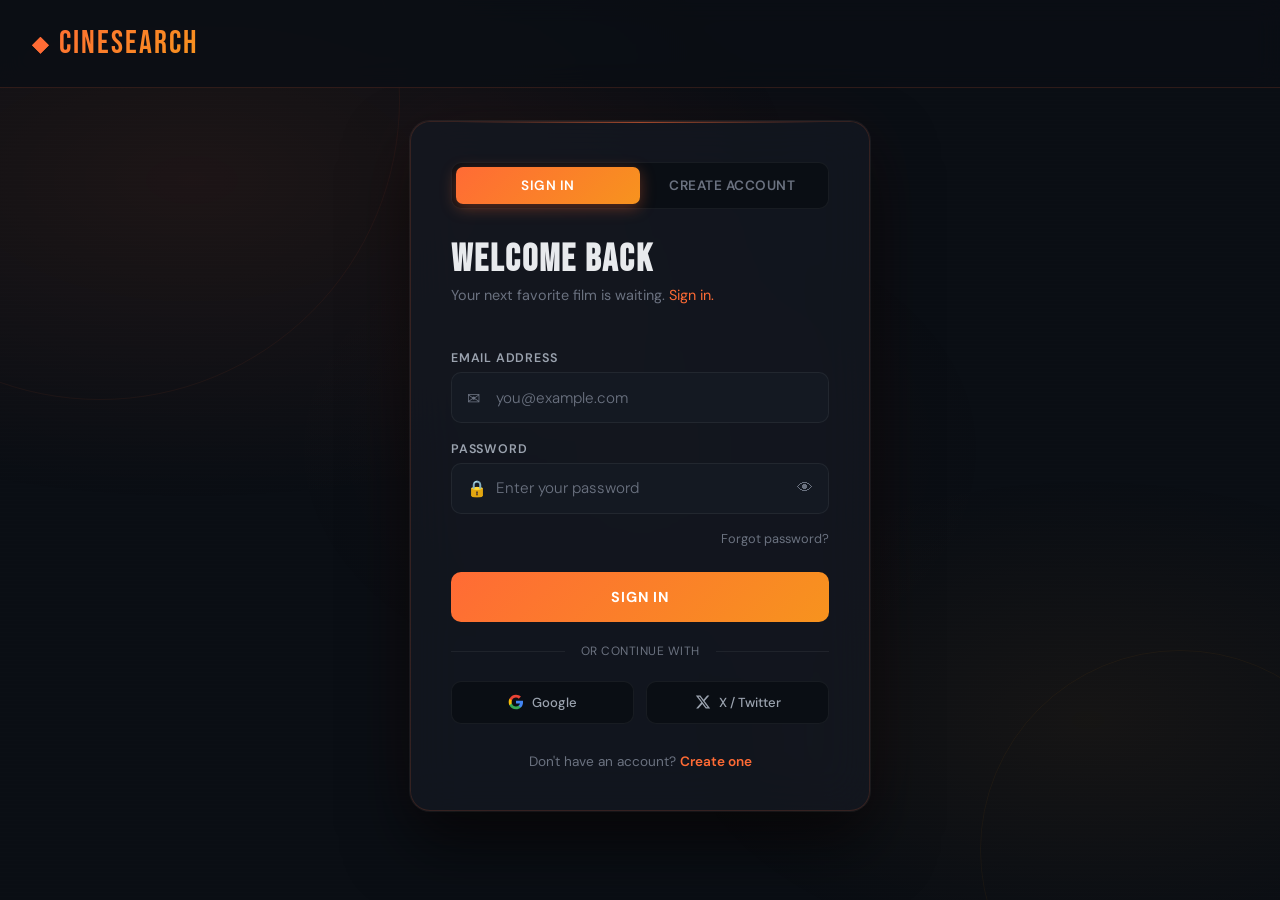
==== SoftEng/templates/auth.html @ 942025d2 "commit" ====
<!DOCTYPE html>
<html lang="en">
<head>
    <meta charset="UTF-8">
    <meta name="viewport" content="width=device-width, initial-scale=1.0">
    <title>CineSearch — Sign In</title>
    <link rel="preconnect" href="https://fonts.googleapis.com">
    <link rel="preconnect" href="https://fonts.gstatic.com" crossorigin>
    <link href="https://fonts.googleapis.com/css2?family=Bebas+Neue&family=DM+Sans:wght@300;400;500;600;700&display=swap" rel="stylesheet">
    <style>
        :root {
            --bg-primary: #0a0e14;
            --bg-secondary: #141922;
            --bg-card: #1a1f2e;
            --accent-primary: #ff6b35;
            --accent-secondary: #f7931e;
            --text-primary: #e8eaed;
            --text-secondary: #9ba3af;
            --text-muted: #6b7280;
            --border-color: rgba(255, 107, 53, 0.15);
            --border-subtle: rgba(255, 255, 255, 0.06);
        }

        * { margin: 0; padding: 0; box-sizing: border-box; }

        body {
            font-family: 'DM Sans', sans-serif;
            background: var(--bg-primary);
            color: var(--text-primary);
            min-height: 100vh;
            overflow-y: auto;
            overflow-x: hidden;
            position: relative;
        }

        /* ── Page layout wrapper ── */
        .page-wrapper {
            display: flex;
            flex-direction: column;
            align-items: center;
            justify-content: center;
            min-height: 100vh;
            padding: 6rem 1rem 4rem;
        }

        /* ── Cinematic background ── */
        body::before {
            content: '';
            position: fixed;
            inset: 0;
            background:
                radial-gradient(ellipse 80% 60% at 15% 20%, rgba(255, 107, 53, 0.08) 0%, transparent 60%),
                radial-gradient(ellipse 60% 50% at 85% 80%, rgba(247, 147, 30, 0.05) 0%, transparent 55%),
                radial-gradient(ellipse 40% 40% at 50% 50%, rgba(255, 107, 53, 0.03) 0%, transparent 70%);
            pointer-events: none;
            z-index: 0;
        }

        /* Animated film-strip lines */
        body::after {
            content: '';
            position: fixed;
            inset: 0;
            background-image: repeating-linear-gradient(
                0deg,
                transparent,
                transparent 3px,
                rgba(255, 255, 255, 0.008) 3px,
                rgba(255, 255, 255, 0.008) 4px
            );
            pointer-events: none;
            z-index: 0;
        }

        /* Floating film reels decoration */
        .bg-reel {
            position: fixed;
            border-radius: 50%;
            border: 1px solid rgba(255, 107, 53, 0.06);
            pointer-events: none;
            z-index: 0;
        }
        .bg-reel-1 {
            width: 600px; height: 600px;
            top: -200px; left: -200px;
            animation: slowSpin 60s linear infinite;
        }
        .bg-reel-2 {
            width: 400px; height: 400px;
            bottom: -150px; right: -100px;
            animation: slowSpin 45s linear infinite reverse;
            border-color: rgba(247, 147, 30, 0.05);
        }
        .bg-reel::before, .bg-reel::after {
            content: '';
            position: absolute;
            inset: 40px;
            border-radius: 50%;
            border: 1px solid inherit;
            border-color: rgba(255, 107, 53, 0.04);
        }
        .bg-reel::after { inset: 80px; }

        @keyframes slowSpin {
            to { transform: rotate(360deg); }
        }

        /* ── Header ── */
        header {
            position: fixed;
            top: 0; left: 0; right: 0;
            z-index: 10;
            padding: 1.5rem 2rem;
            background: rgba(10, 14, 20, 0.8);
            backdrop-filter: blur(12px);
            border-bottom: 1px solid var(--border-color);
            display: flex;
            align-items: center;
        }

        .logo {
            font-family: 'Bebas Neue', sans-serif;
            font-size: 2rem;
            letter-spacing: 2px;
            background: linear-gradient(135deg, var(--accent-primary), var(--accent-secondary));
            -webkit-background-clip: text;
            -webkit-text-fill-color: transparent;
            background-clip: text;
            text-decoration: none;
            display: flex;
            align-items: center;
            gap: 0.5rem;
        }
        .logo::before {
            content: '◆';
            font-size: 1.4rem;
            -webkit-text-fill-color: var(--accent-primary);
        }

        /* ── Main auth wrapper ── */
        .auth-wrapper {
            position: relative;
            z-index: 1;
            width: 100%;
            max-width: 460px;
            animation: fadeInUp 0.7s cubic-bezier(0.16, 1, 0.3, 1) both;
        }

        @keyframes fadeInUp {
            from { opacity: 0; transform: translateY(40px); }
            to   { opacity: 1; transform: translateY(0); }
        }

        /* ── Auth card ── */
        .auth-card {
            background: rgba(20, 25, 34, 0.75);
            backdrop-filter: blur(24px);
            -webkit-backdrop-filter: blur(24px);
            border: 1px solid var(--border-color);
            border-radius: 20px;
            padding: 2.5rem;
            box-shadow:
                0 0 0 1px var(--border-subtle),
                0 32px 64px rgba(0, 0, 0, 0.6),
                0 0 80px rgba(255, 107, 53, 0.05);
            position: relative;
            overflow: hidden;
        }

        /* Accent glow top edge */
        .auth-card::before {
            content: '';
            position: absolute;
            top: 0; left: 10%; right: 10%;
            height: 1px;
            background: linear-gradient(90deg, transparent, var(--accent-primary), transparent);
            opacity: 0.6;
        }

        /* ── Tab switcher ── */
        .tab-switcher {
            display: flex;
            background: var(--bg-primary);
            border-radius: 10px;
            padding: 4px;
            margin-bottom: 2rem;
            border: 1px solid var(--border-subtle);
        }

        .tab-btn {
            flex: 1;
            padding: 0.65rem;
            background: transparent;
            border: none;
            border-radius: 7px;
            color: var(--text-muted);
            font-family: 'DM Sans', sans-serif;
            font-size: 0.85rem;
            font-weight: 600;
            letter-spacing: 0.5px;
            text-transform: uppercase;
            cursor: pointer;
            transition: all 0.3s ease;
        }

        .tab-btn.active {
            background: linear-gradient(135deg, var(--accent-primary), var(--accent-secondary));
            color: white;
            box-shadow: 0 4px 15px rgba(255, 107, 53, 0.35);
        }

        /* ── Form heading ── */
        .form-heading {
            margin-bottom: 1.75rem;
        }

        .form-heading h1 {
            font-family: 'Bebas Neue', sans-serif;
            font-size: 2.4rem;
            letter-spacing: 2px;
            line-height: 1;
            margin-bottom: 0.4rem;
            background: linear-gradient(135deg, var(--text-primary) 60%, var(--text-secondary));
            -webkit-background-clip: text;
            -webkit-text-fill-color: transparent;
            background-clip: text;
        }

        .form-heading p {
            color: var(--text-muted);
            font-size: 0.9rem;
            font-weight: 400;
        }

        .form-heading span {
            color: var(--accent-primary);
        }

        /* ── Forms ── */
        .auth-form {
            display: none;
            flex-direction: column;
            gap: 1.1rem;
        }
        .auth-form.active {
            display: flex;
            animation: formReveal 0.4s ease both;
        }

        @keyframes formReveal {
            from { opacity: 0; transform: translateX(12px); }
            to   { opacity: 1; transform: translateX(0); }
        }

        /* ── Field group ── */
        .field-group {
            display: flex;
            flex-direction: column;
            gap: 0.4rem;
        }

        label {
            font-size: 0.78rem;
            font-weight: 600;
            letter-spacing: 0.8px;
            text-transform: uppercase;
            color: var(--text-secondary);
        }

        .input-wrap {
            position: relative;
        }

        .input-icon {
            position: absolute;
            left: 1rem;
            top: 50%;
            transform: translateY(-50%);
            color: var(--text-muted);
            font-size: 1rem;
            pointer-events: none;
            transition: color 0.3s;
        }

        input, select {
            width: 100%;
            padding: 0.9rem 1rem 0.9rem 2.75rem;
            background: var(--bg-secondary);
            border: 1px solid var(--border-subtle);
            border-radius: 10px;
            color: var(--text-primary);
            font-family: 'DM Sans', sans-serif;
            font-size: 0.95rem;
            font-weight: 400;
            transition: all 0.3s ease;
            appearance: none;
            -webkit-appearance: none;
        }

        select {
            background-image: url("data:image/svg+xml,%3Csvg xmlns='http://www.w3.org/2000/svg' width='12' height='8' fill='none' viewBox='0 0 12 8'%3E%3Cpath d='M1 1l5 5 5-5' stroke='%239ba3af' stroke-width='1.5' stroke-linecap='round' stroke-linejoin='round'/%3E%3C/svg%3E");
            background-repeat: no-repeat;
            background-position: right 1rem center;
            padding-right: 2.5rem;
            cursor: pointer;
        }

        select option {
            background: var(--bg-card);
            color: var(--text-primary);
        }

        input::placeholder {
            color: var(--text-muted);
            font-weight: 300;
        }

        input:focus, select:focus {
            outline: none;
            border-color: var(--accent-primary);
            box-shadow: 0 0 0 3px rgba(255, 107, 53, 0.12);
            background: #161c27;
        }

        input:focus + .input-icon,
        .input-wrap:focus-within .input-icon {
            color: var(--accent-primary);
        }

        /* Password toggle */
        .toggle-pw {
            position: absolute;
            right: 1rem;
            top: 50%;
            transform: translateY(-50%);
            background: none;
            border: none;
            color: var(--text-muted);
            cursor: pointer;
            font-size: 1rem;
            padding: 0;
            transition: color 0.2s;
        }
        .toggle-pw:hover { color: var(--accent-primary); }

        /* ── Forgot password ── */
        .forgot-link {
            text-align: right;
            margin-top: -0.3rem;
        }
        .forgot-link a {
            color: var(--text-muted);
            font-size: 0.8rem;
            text-decoration: none;
            transition: color 0.2s;
        }
        .forgot-link a:hover { color: var(--accent-primary); }

        /* ── Submit button ── */
        .submit-btn {
            margin-top: 0.4rem;
            width: 100%;
            padding: 1rem;
            background: linear-gradient(135deg, var(--accent-primary), var(--accent-secondary));
            border: none;
            border-radius: 10px;
            color: white;
            font-family: 'DM Sans', sans-serif;
            font-size: 0.9rem;
            font-weight: 700;
            letter-spacing: 1px;
            text-transform: uppercase;
            cursor: pointer;
            transition: all 0.3s ease;
            position: relative;
            overflow: hidden;
        }

        .submit-btn::before {
            content: '';
            position: absolute;
            top: 0; left: -100%;
            width: 100%; height: 100%;
            background: linear-gradient(90deg, transparent, rgba(255,255,255,0.15), transparent);
            transition: left 0.5s ease;
        }

        .submit-btn:hover {
            transform: scale(1.02) translateY(-1px);
            box-shadow: 0 12px 30px rgba(255, 107, 53, 0.45);
        }

        .submit-btn:hover::before { left: 100%; }
        .submit-btn:active { transform: scale(0.98); }

        /* ── Divider ── */
        .divider {
            display: flex;
            align-items: center;
            gap: 1rem;
            margin: 0.25rem 0;
        }
        .divider::before, .divider::after {
            content: '';
            flex: 1;
            height: 1px;
            background: var(--border-subtle);
        }
        .divider span {
            color: var(--text-muted);
            font-size: 0.75rem;
            letter-spacing: 0.5px;
            text-transform: uppercase;
        }

        /* ── Social buttons ── */
        .social-row {
            display: flex;
            gap: 0.75rem;
        }

        .social-btn {
            flex: 1;
            padding: 0.75rem;
            background: var(--bg-primary);
            border: 1px solid var(--border-subtle);
            border-radius: 10px;
            color: var(--text-secondary);
            font-family: 'DM Sans', sans-serif;
            font-size: 0.82rem;
            font-weight: 500;
            cursor: pointer;
            transition: all 0.25s ease;
            display: flex;
            align-items: center;
            justify-content: center;
            gap: 0.5rem;
        }

        .social-btn:hover {
            border-color: var(--accent-primary);
            color: var(--text-primary);
            background: rgba(255, 107, 53, 0.06);
            transform: translateY(-1px);
        }

        /* ── Switch prompt ── */
        .switch-prompt {
            text-align: center;
            margin-top: 0.75rem;
            color: var(--text-muted);
            font-size: 0.85rem;
        }
        .switch-prompt a {
            color: var(--accent-primary);
            font-weight: 600;
            text-decoration: none;
            cursor: pointer;
            transition: opacity 0.2s;
        }
        .switch-prompt a:hover { opacity: 0.8; }

        /* ── Terms note ── */
        .terms-note {
            font-size: 0.75rem;
            color: var(--text-muted);
            text-align: center;
            line-height: 1.5;
            margin-top: 0.25rem;
        }
        .terms-note a {
            color: var(--accent-primary);
            text-decoration: none;
        }

        /* ── Password strength ── */
        .pw-strength {
            display: flex;
            gap: 4px;
            margin-top: 6px;
        }
        .pw-bar {
            height: 3px;
            flex: 1;
            border-radius: 99px;
            background: var(--border-subtle);
            transition: background 0.3s ease;
        }
        .pw-bar.weak   { background: #ef4444; }
        .pw-bar.medium { background: #f59e0b; }
        .pw-bar.strong { background: #10b981; }

        /* ── Responsive ── */
        @media (max-width: 480px) {
            .auth-card { padding: 1.75rem 1.5rem; }
            .form-heading h1 { font-size: 2rem; }
        }
    </style>
</head>
<body>

    <div class="bg-reel bg-reel-1"></div>
    <div class="bg-reel bg-reel-2"></div>

    <header>
        <a href="/" class="logo">CineSearch</a>
    </header>

    <div class="page-wrapper">
        <div class="auth-wrapper">
        <div class="auth-card">

            <!-- Tab switcher -->
            <div class="tab-switcher">
                <button class="tab-btn active" id="loginTab" onclick="switchTab('login')">Sign In</button>
                <button class="tab-btn" id="registerTab" onclick="switchTab('register')">Create Account</button>
            </div>

            <!-- ── LOGIN FORM ── -->
            <div id="loginForm" class="auth-form active">
                <div class="form-heading">
                    <h1>Welcome Back</h1>
                    <p>Your next favorite film is waiting. <span>Sign in.</span></p>
                </div>

                <div class="field-group">
                    <label for="loginEmail">Email Address</label>
                    <div class="input-wrap">
                        <input type="email" id="loginEmail" placeholder="you@example.com" autocomplete="email">
                        <span class="input-icon">✉</span>
                    </div>
                </div>

                <div class="field-group">
                    <label for="loginPassword">Password</label>
                    <div class="input-wrap">
                        <input type="password" id="loginPassword" placeholder="Enter your password" autocomplete="current-password">
                        <span class="input-icon">🔒</span>
                        <button class="toggle-pw" type="button" onclick="togglePw('loginPassword', this)" title="Show/hide password">👁</button>
                    </div>
                </div>

                <div class="forgot-link">
                    <a href="#">Forgot password?</a>
                </div>

                <button class="submit-btn" type="button">Sign In</button>

                <div class="divider"><span>or continue with</span></div>

                <div class="social-row">
                    <button class="social-btn">
                        <svg width="16" height="16" viewBox="0 0 24 24" fill="currentColor"><path d="M22.56 12.25c0-.78-.07-1.53-.2-2.25H12v4.26h5.92c-.26 1.37-1.04 2.53-2.21 3.31v2.77h3.57c2.08-1.92 3.28-4.74 3.28-8.09z" fill="#4285F4"/><path d="M12 23c2.97 0 5.46-.98 7.28-2.66l-3.57-2.77c-.98.66-2.23 1.06-3.71 1.06-2.86 0-5.29-1.93-6.16-4.53H2.18v2.84C3.99 20.53 7.7 23 12 23z" fill="#34A853"/><path d="M5.84 14.09c-.22-.66-.35-1.36-.35-2.09s.13-1.43.35-2.09V7.07H2.18C1.43 8.55 1 10.22 1 12s.43 3.45 1.18 4.93l2.85-2.22.81-.62z" fill="#FBBC05"/><path d="M12 5.38c1.62 0 3.06.56 4.21 1.64l3.15-3.15C17.45 2.09 14.97 1 12 1 7.7 1 3.99 3.47 2.18 7.07l3.66 2.84c.87-2.6 3.3-4.53 6.16-4.53z" fill="#EA4335"/></svg>
                        Google
                    </button>
                    <button class="social-btn">
                        <svg width="16" height="16" viewBox="0 0 24 24" fill="currentColor"><path d="M18.244 2.25h3.308l-7.227 8.26 8.502 11.24H16.17l-5.214-6.817L4.99 21.75H1.68l7.73-8.835L1.254 2.25H8.08l4.713 6.231zm-1.161 17.52h1.833L7.084 4.126H5.117z"/></svg>
                        X / Twitter
                    </button>
                </div>

                <p class="switch-prompt">Don't have an account? <a onclick="switchTab('register')">Create one</a></p>
            </div>

            <!-- ── REGISTER FORM ── -->
            <div id="registerForm" class="auth-form">
                <div class="form-heading">
                    <h1>Join CineSearch</h1>
                    <p>Discover films tailored to your <span>taste.</span></p>
                </div>

                <div class="field-group">
                    <label for="regName">Full Name</label>
                    <div class="input-wrap">
                        <input type="text" id="regName" placeholder="Your name" autocomplete="name">
                        <span class="input-icon">👤</span>
                    </div>
                </div>

                <div class="field-group">
                    <label for="regEmail">Email Address</label>
                    <div class="input-wrap">
                        <input type="email" id="regEmail" placeholder="you@example.com" autocomplete="email">
                        <span class="input-icon">✉</span>
                    </div>
                </div>

                <div class="field-group">
                    <label for="regPassword">Password</label>
                    <div class="input-wrap">
                        <input type="password" id="regPassword" placeholder="Create a strong password" autocomplete="new-password" oninput="checkStrength(this.value)">
                        <span class="input-icon">🔒</span>
                        <button class="toggle-pw" type="button" onclick="togglePw('regPassword', this)" title="Show/hide password">👁</button>
                    </div>
                    <div class="pw-strength">
                        <div class="pw-bar" id="bar1"></div>
                        <div class="pw-bar" id="bar2"></div>
                        <div class="pw-bar" id="bar3"></div>
                        <div class="pw-bar" id="bar4"></div>
                    </div>
                </div>

                <div class="field-group">
                    <label for="regGenre">Favorite Movie Genre</label>
                    <div class="input-wrap">
                        <select id="regGenre">
                            <option value="" disabled selected>Pick your genre...</option>
                            <option value="28">🔥 Action</option>
                            <option value="12">🗺 Adventure</option>
                            <option value="16">✨ Animation</option>
                            <option value="35">😄 Comedy</option>
                            <option value="80">🕵️ Crime</option>
                            <option value="99">🎥 Documentary</option>
                            <option value="18">🎭 Drama</option>
                            <option value="10751">👨‍👩‍👧 Family</option>
                            <option value="14">🧙 Fantasy</option>
                            <option value="27">👻 Horror</option>
                            <option value="9648">🔍 Mystery</option>
                            <option value="10749">❤️ Romance</option>
                            <option value="878">🚀 Sci-Fi</option>
                            <option value="53">😰 Thriller</option>
                            <option value="10752">⚔️ War</option>
                            <option value="37">🤠 Western</option>
                        </select>
                        <span class="input-icon" style="left:auto;right:2.5rem;pointer-events:none;"></span>
                    </div>
                </div>

                <button class="submit-btn" type="button">Create Account</button>

                <p class="terms-note">
                    By signing up you agree to our <a href="#">Terms of Service</a> and <a href="#">Privacy Policy</a>.
                </p>

                <p class="switch-prompt">Already have an account? <a onclick="switchTab('login')">Sign in</a></p>
            </div>

        </div>
    </div>
    </div><!-- end page-wrapper -->    <script>
        function switchTab(tab) {
            const loginTab  = document.getElementById('loginTab');
            const regTab    = document.getElementById('registerTab');
            const loginForm = document.getElementById('loginForm');
            const regForm   = document.getElementById('registerForm');

            if (tab === 'login') {
                loginTab.classList.add('active');
                regTab.classList.remove('active');
                loginForm.classList.add('active');
                regForm.classList.remove('active');
                document.title = 'CineSearch — Sign In';
            } else {
                regTab.classList.add('active');
                loginTab.classList.remove('active');
                regForm.classList.add('active');
                loginForm.classList.remove('active');
                document.title = 'CineSearch — Create Account';
            }
        }

        function togglePw(inputId, btn) {
            const input = document.getElementById(inputId);
            if (input.type === 'password') {
                input.type = 'text';
                btn.textContent = '🙈';
            } else {
                input.type = 'password';
                btn.textContent = '👁';
            }
        }

        function checkStrength(value) {
            const bars = [
                document.getElementById('bar1'),
                document.getElementById('bar2'),
                document.getElementById('bar3'),
                document.getElementById('bar4'),
            ];

            // Reset
            bars.forEach(b => { b.className = 'pw-bar'; });

            if (!value) return;

            let score = 0;
            if (value.length >= 8)                       score++;
            if (/[A-Z]/.test(value))                     score++;
            if (/[0-9]/.test(value))                     score++;
            if (/[^A-Za-z0-9]/.test(value))              score++;

            const cls = score <= 1 ? 'weak' : score <= 2 ? 'medium' : 'strong';
            for (let i = 0; i < score; i++) {
                bars[i].classList.add(cls);
            }
        }
    </script>

</body>
</html>
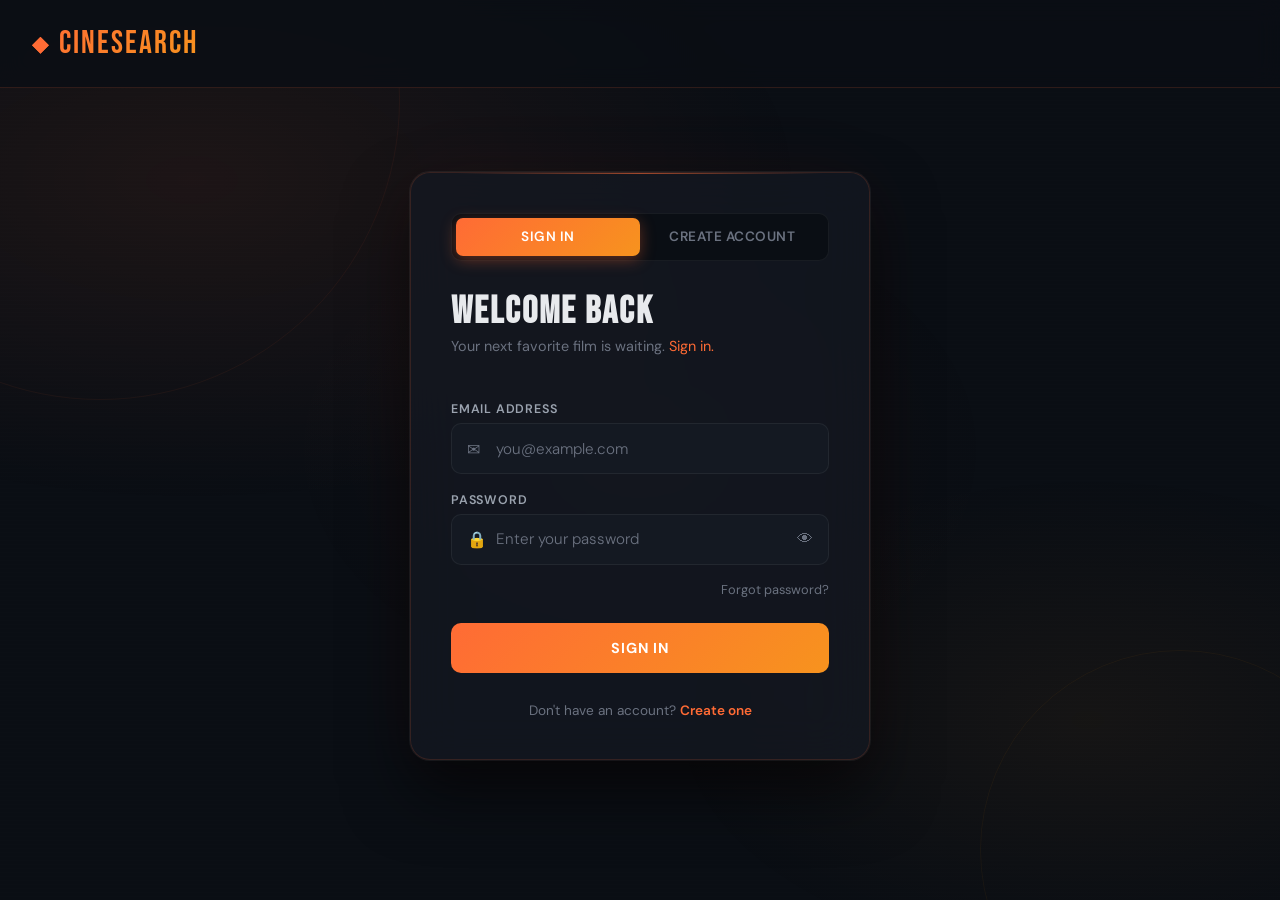
==== commit 10992d90: "commit" ====
--- a/SoftEng/templates/auth.html
+++ b/SoftEng/templates/auth.html
@@ -545,19 +545,6 @@
                 </div>
 
                 <button class="submit-btn" type="button">Sign In</button>
-
-                <div class="divider"><span>or continue with</span></div>
-
-                <div class="social-row">
-                    <button class="social-btn">
-                        <svg width="16" height="16" viewBox="0 0 24 24" fill="currentColor"><path d="M22.56 12.25c0-.78-.07-1.53-.2-2.25H12v4.26h5.92c-.26 1.37-1.04 2.53-2.21 3.31v2.77h3.57c2.08-1.92 3.28-4.74 3.28-8.09z" fill="#4285F4"/><path d="M12 23c2.97 0 5.46-.98 7.28-2.66l-3.57-2.77c-.98.66-2.23 1.06-3.71 1.06-2.86 0-5.29-1.93-6.16-4.53H2.18v2.84C3.99 20.53 7.7 23 12 23z" fill="#34A853"/><path d="M5.84 14.09c-.22-.66-.35-1.36-.35-2.09s.13-1.43.35-2.09V7.07H2.18C1.43 8.55 1 10.22 1 12s.43 3.45 1.18 4.93l2.85-2.22.81-.62z" fill="#FBBC05"/><path d="M12 5.38c1.62 0 3.06.56 4.21 1.64l3.15-3.15C17.45 2.09 14.97 1 12 1 7.7 1 3.99 3.47 2.18 7.07l3.66 2.84c.87-2.6 3.3-4.53 6.16-4.53z" fill="#EA4335"/></svg>
-                        Google
-                    </button>
-                    <button class="social-btn">
-                        <svg width="16" height="16" viewBox="0 0 24 24" fill="currentColor"><path d="M18.244 2.25h3.308l-7.227 8.26 8.502 11.24H16.17l-5.214-6.817L4.99 21.75H1.68l7.73-8.835L1.254 2.25H8.08l4.713 6.231zm-1.161 17.52h1.833L7.084 4.126H5.117z"/></svg>
-                        X / Twitter
-                    </button>
-                </div>
 
                 <p class="switch-prompt">Don't have an account? <a onclick="switchTab('register')">Create one</a></p>
             </div>
